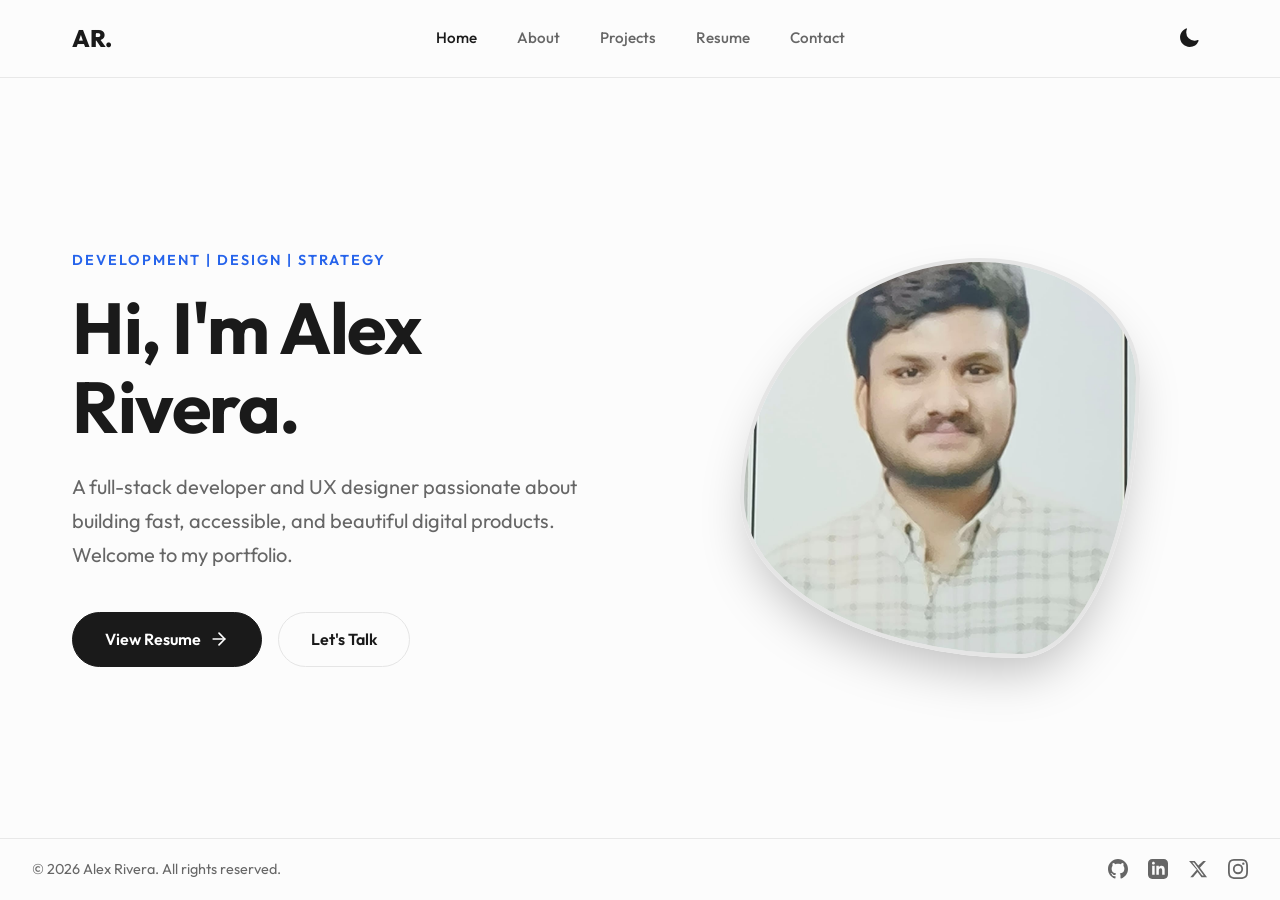
==== index.html @ 79a36a72 "Initial portfolio website" ====
<!doctype html>
<html lang="en" data-theme="dark">
  <head>
    <meta charset="UTF-8" />
    <meta name="viewport" content="width=device-width, initial-scale=1" />
    <title>Sathwik Ganji | Cloud solution Architect</title>

    <!-- SEO -->
    <meta name="description" content="Alex Rivera is a full-stack developer and UX designer crafting clean, performant web experiences. Available for freelance and full-time opportunities." />
    <meta name="author" content="Alex Rivera" />
    <meta name="robots" content="index, follow" />
    <link rel="canonical" href="https://your-username.github.io/portfolio/" />

    <!-- Open Graph -->
    <meta property="og:title" content="Alex Rivera | Full-Stack Developer & UX Designer" />
    <meta property="og:description" content="Full-stack developer and UX designer building clean, performant web experiences." />
    <meta property="og:type" content="website" />
    <meta property="og:url" content="https://your-username.github.io/portfolio/" />

    <!-- Fonts -->
    <link rel="preconnect" href="https://fonts.googleapis.com" />
    <link rel="preconnect" href="https://fonts.gstatic.com" crossorigin />
    <link href="https://fonts.googleapis.com/css2?family=Outfit:wght@300;400;500;600;700;800&display=swap" rel="stylesheet" />

    <!-- Stylesheet -->
    <link rel="stylesheet" href="assets/css/styles.css" />
  </head>
  <body>
    <nav class="navbar" id="navbar">
      <div class="nav-container">
        <a href="index.html" class="nav-brand">AR.</a>

        <div class="nav-links" id="nav-links">
          <a href="index.html" class="active">Home</a>
          <a href="about.html">About</a>
          <a href="projects.html">Projects</a>
          <a href="resume.html">Resume</a>
          <a href="contact.html">Contact</a>
        </div>

        <div class="nav-controls">
          <button class="theme-toggle" id="theme-toggle" aria-label="Toggle Theme">
            <svg id="theme-icon" xmlns="http://www.w3.org/2000/svg" viewBox="0 0 24 24">
              <path
                d="M12 2.25a.75.75 0 0 1 .75.75v2.25a.75.75 0 0 1-1.5 0V3a.75.75 0 0 1 .75-.75ZM7.5 12a4.5 4.5 0 1 1 9 0 4.5 4.5 0 0 1-9 0ZM18.894 6.166a.75.75 0 0 0-1.06-1.06l-1.591 1.59a.75.75 0 1 0 1.06 1.061l1.591-1.59ZM21.75 12a.75.75 0 0 1-.75.75h-2.25a.75.75 0 0 1 0-1.5H21a.75.75 0 0 1 .75.75ZM17.834 18.894a.75.75 0 0 0 1.06-1.06l-1.59-1.591a.75.75 0 1 0-1.061 1.06l1.59 1.591ZM12 18.75a.75.75 0 0 1 .75.75V21a.75.75 0 0 1-1.5 0v-1.5a.75.75 0 0 1 .75-.75ZM6.166 18.894a.75.75 0 0 1-1.06-1.06l1.59-1.591a.75.75 0 1 1 1.061 1.06l-1.59 1.591ZM2.25 12a.75.75 0 0 1 .75-.75H5.25a.75.75 0 0 1 0 1.5H3a.75.75 0 0 1-.75-.75ZM6.166 6.166a.75.75 0 0 1 1.06-1.06l1.59 1.591a.75.75 0 1 1-1.061 1.06l-1.59-1.591Z"
              />
            </svg>
          </button>

          <button class="mobile-toggle" id="mobile-toggle" aria-label="Toggle Menu">
            <svg xmlns="http://www.w3.org/2000/svg" width="24" height="24" fill="none" viewBox="0 0 24 24" stroke="currentColor" stroke-width="2">
              <path stroke-linecap="round" stroke-linejoin="round" d="M4 6h16M4 12h16m-7 6h7" />
            </svg>
          </button>
        </div>
      </div>
    </nav>

    <main>
      <section class="hero">
        <div class="hero-content">
          <span class="hero-subtitle">Development | Design | Strategy</span>
          <h1 class="hero-title">Hi, I'm Alex Rivera.</h1>
          <p class="hero-desc">A full-stack developer and UX designer passionate about building fast, accessible, and beautiful digital products. Welcome to my portfolio.</p>

          <div class="hero-actions">
            <a href="resume.html" class="btn-primary">
              View Resume
              <svg xmlns="http://www.w3.org/2000/svg" width="20" height="20" viewBox="0 0 24 24" fill="none" stroke="currentColor" stroke-width="2" stroke-linecap="round" stroke-linejoin="round">
                <line x1="5" y1="12" x2="19" y2="12"></line>
                <polyline points="12 5 19 12 12 19"></polyline>
              </svg>
            </a>
            <a href="contact.html" class="btn-secondary">Let's Talk</a>
          </div>
        </div>
        <div class="hero-image-wrapper">
          <img src="assets/images/profile.jpg" alt="Alex Rivera Profile" class="hero-image" />
        </div>
      </section>
    </main>

    <footer>
      <div class="footer-left">&copy; <span id="year">2026</span> Alex Rivera. All rights reserved.</div>
      <div class="socials">
        <a href="https://github.com/your-username" target="_blank" rel="noopener noreferrer" aria-label="GitHub">
          <svg xmlns="http://www.w3.org/2000/svg" width="20" height="20" viewBox="0 0 24 24" fill="currentColor">
            <path
              d="M12 0c-6.626 0-12 5.373-12 12 0 5.302 3.438 9.8 8.207 11.387.599.111.793-.261.793-.577v-2.234c-3.338.726-4.033-1.416-4.033-1.416-.546-1.387-1.333-1.756-1.333-1.756-1.089-.745.083-.729.083-.729 1.205.084 1.839 1.237 1.839 1.237 1.07 1.834 2.807 1.304 3.492.997.107-.775.418-1.305.762-1.604-2.665-.305-5.467-1.334-5.467-5.931 0-1.311.469-2.381 1.236-3.221-.124-.303-.535-1.524.117-3.176 0 0 1.008-.322 3.301 1.23.957-.266 1.983-.399 3.003-.404 1.02.005 2.047.138 3.006.404 2.291-1.552 3.297-1.23 3.297-1.23.653 1.653.242 2.874.118 3.176.77.84 1.235 1.911 1.235 3.221 0 4.609-2.807 5.624-5.479 5.921.43.372.823 1.102.823 2.222v3.293c0 .319.192.694.801.576 4.765-1.589 8.199-6.086 8.199-11.386 0-6.627-5.373-12-12-12z"
            />
          </svg>
        </a>
        <a href="https://www.linkedin.com/in/your-username/" target="_blank" rel="noopener noreferrer" aria-label="LinkedIn">
          <svg xmlns="http://www.w3.org/2000/svg" width="20" height="20" viewBox="0 0 24 24" fill="currentColor"><path d="M19 0h-14c-2.761 0-5 2.239-5 5v14c0 2.761 2.239 5 5 5h14c2.762 0 5-2.239 5-5v-14c0-2.761-2.238-5-5-5zm-11 19h-3v-11h3v11zm-1.5-12.268c-.966 0-1.75-.79-1.75-1.764s.784-1.764 1.75-1.764 1.75.79 1.75 1.764-.783 1.764-1.75 1.764zm13.5 12.268h-3v-5.604c0-3.368-4-3.113-4 0v5.604h-3v-11h3v1.765c1.396-2.586 7-2.777 7 2.476v6.759z" /></svg>
        </a>
        <a href="https://twitter.com/your-username" target="_blank" rel="noopener noreferrer" aria-label="Twitter / X">
          <svg xmlns="http://www.w3.org/2000/svg" width="20" height="20" viewBox="0 0 24 24" fill="currentColor"><path d="M18.244 2.25h3.308l-7.227 8.26 8.502 11.24H16.17l-4.714-6.231-5.401 6.231H2.741l7.73-8.835L1.254 2.25H8.08l4.259 5.622 5.905-5.622Zm-1.161 17.52h1.833L7.084 4.126H5.117z" /></svg>
        </a>
        <a href="https://instagram.com/your-username" target="_blank" rel="noopener noreferrer" aria-label="Instagram">
          <svg xmlns="http://www.w3.org/2000/svg" width="20" height="20" viewBox="0 0 24 24" fill="currentColor">
            <path
              d="M12 2.163c3.204 0 3.584.012 4.85.07 3.252.148 4.771 1.691 4.919 4.919.058 1.265.069 1.645.069 4.849 0 3.205-.012 3.584-.069 4.849-.149 3.225-1.664 4.771-4.919 4.919-1.266.058-1.644.07-4.85.07-3.204 0-3.584-.012-4.849-.07-3.26-.149-4.771-1.699-4.919-4.92-.058-1.265-.07-1.644-.07-4.849 0-3.204.013-3.583.07-4.849.149-3.227 1.664-4.771 4.919-4.919 1.266-.057 1.645-.069 4.849-.069zM12 0C8.741 0 8.333.014 7.053.072 2.695.272.273 2.69.073 7.052.014 8.333 0 8.741 0 12c0 3.259.014 3.668.072 4.948.2 4.358 2.618 6.78 6.98 6.98C8.333 23.986 8.741 24 12 24c3.259 0 3.668-.014 4.948-.072 4.354-.2 6.782-2.618 6.979-6.98.059-1.28.073-1.689.073-4.948 0-3.259-.014-3.667-.072-4.947-.196-4.354-2.617-6.78-6.979-6.98C15.668.014 15.259 0 12 0zm0 5.838a6.162 6.162 0 1 0 0 12.324 6.162 6.162 0 0 0 0-12.324zM12 16a4 4 0 1 1 0-8 4 4 0 0 1 0 8zm6.406-11.845a1.44 1.44 0 1 0 0 2.881 1.44 1.44 0 0 0 0-2.881z"
            />
          </svg>
        </a>
      </div>
    </footer>

    <script src="assets/js/scripts.js"></script>
  </body>
</html>
---- assets/css/styles.css ----
:root {
  /* Light Theme */
  --bg-color: #fcfcfc;
  --text-main: #1a1a1a;
  --text-muted: #666666;
  --accent: #2563eb;
  --nav-bg: rgba(252, 252, 252, 0.85);
  --nav-border: rgba(0, 0, 0, 0.08);
  --card-bg: #fff;
  --btn-bg: #1a1a1a;
  --btn-text: #ffffff;
  --btn-hover: #333333;
  --btn-sec-bg: transparent;
  --btn-sec-text: #1a1a1a;
  --btn-sec-border: #e5e5e5;
  --btn-sec-hover: #f5f5f5;
}

[data-theme="dark"] {
  /* Dark Theme */
  --bg-color: #0d0d0d;
  --text-main: #f2f2f2;
  --text-muted: #a1a1aa;
  --accent: #60a5fa;
  --nav-bg: rgba(13, 13, 13, 0.85);
  --nav-border: rgba(255, 255, 255, 0.08);
  --card-bg: #161616;
  --btn-bg: #f2f2f2;
  --btn-text: #0d0d0d;
  --btn-hover: #d4d4d4;
  --btn-sec-bg: transparent;
  --btn-sec-text: #f2f2f2;
  --btn-sec-border: #333333;
  --btn-sec-hover: #1a1a1a;
}

* {
  margin: 0;
  padding: 0;
  box-sizing: border-box;
}

body {
  font-family: "Outfit", sans-serif;
  background-color: var(--bg-color);
  color: var(--text-main);
  line-height: 1.6;
  transition:
    background-color 0.4s ease,
    color 0.4s ease;
  min-height: 100vh;
  display: flex;
  flex-direction: column;
}

::selection {
  background: var(--accent);
  color: #fff;
}

/* Navigation */
.navbar {
  position: sticky;
  top: 0;
  width: 100%;
  background: var(--nav-bg);
  backdrop-filter: blur(12px);
  -webkit-backdrop-filter: blur(12px);
  border-bottom: 1px solid var(--nav-border);
  z-index: 1000;
  transition:
    background 0.4s ease,
    border-color 0.4s ease,
    padding 0.3s ease;
}

.nav-container {
  width: 100%;
  max-width: 1200px;
  margin: 0 auto;
  padding: 1.2rem 2rem;
  display: flex;
  justify-content: space-between;
  align-items: center;
}

.nav-brand {
  font-size: 1.5rem;
  font-weight: 800;
  letter-spacing: -0.5px;
  text-decoration: none;
  color: var(--text-main);
}

.nav-links {
  display: flex;
  gap: 2.5rem;
  align-items: center;
}

.nav-links a {
  text-decoration: none;
  color: var(--text-muted);
  font-weight: 500;
  font-size: 0.95rem;
  transition: color 0.3s ease;
  position: relative;
}

.nav-links a:hover,
.nav-links a.active {
  color: var(--text-main);
}

.nav-controls {
  display: flex;
  align-items: center;
  gap: 1rem;
}

/* Theme Toggle */
.theme-toggle {
  background: none;
  border: none;
  color: var(--text-main);
  cursor: pointer;
  display: flex;
  align-items: center;
  justify-content: center;
  padding: 0.5rem;
  border-radius: 50%;
  transition:
    background-color 0.3s ease,
    transform 0.3s ease;
}

.theme-toggle:hover {
  background-color: var(--nav-border);
  transform: scale(1.05);
}

.theme-toggle svg {
  width: 22px;
  height: 22px;
  fill: currentColor;
}

.mobile-toggle {
  display: none;
  background: none;
  border: none;
  color: var(--text-main);
  cursor: pointer;
  padding: 0.5rem;
}

/* Main Content (Hero) */
main {
  flex: 1;
  display: flex;
  align-items: center;
  justify-content: center;
}

.hero {
  max-width: 1200px;
  padding: 1.2rem 2rem;
  width: 100%;
  display: flex;
  align-items: center;
  justify-content: space-between;
  gap: 4rem;
  text-align: left;
  animation: fadeUp 1s cubic-bezier(0.16, 1, 0.3, 1) forwards;
  opacity: 0;
  transform: translateY(30px);
}

.hero-content {
  flex: 1;
  max-width: 600px;
}

.hero-image-wrapper {
  flex: 1;
  display: flex;
  justify-content: center;
  align-items: center;
  position: relative;
}

.hero-image {
  width: 100%;
  max-width: 400px;
  height: 400px;
  object-fit: cover;
  border-radius: 60% 40% 30% 70% / 60% 30% 70% 40%;
  box-shadow: 0 25px 50px -12px rgba(0, 0, 0, 0.25);
  border: 4px solid var(--btn-sec-border);
  animation: blob-morph 12s ease-in-out infinite;
  transition:
    transform 0.4s ease,
    border-color 0.4s ease;
}

.hero-image:hover {
  transform: translateY(-10px) scale(1.02);
  border-color: var(--accent);
}

@keyframes blob-morph {
  0%,
  100% {
    border-radius: 60% 40% 30% 70% / 60% 30% 70% 40%;
  }
  33% {
    border-radius: 30% 60% 70% 40% / 50% 60% 30% 60%;
  }
  66% {
    border-radius: 73% 27% 41% 59% / 40% 58% 42% 50%;
  }
}

.hero-subtitle {
  font-size: 0.9rem;
  font-weight: 600;
  color: var(--accent);
  margin-bottom: 1rem;
  letter-spacing: 2px;
  text-transform: uppercase;
  display: block;
}

.hero-title {
  font-size: 4.5rem;
  font-weight: 700;
  line-height: 1.1;
  margin-bottom: 1.5rem;
  letter-spacing: -1.5px;
  color: var(--text-main);
}

.hero-desc {
  font-size: 1.25rem;
  color: var(--text-muted);
  max-width: 650px;
  margin-bottom: 2.5rem;
  line-height: 1.7;
}

.hero-actions {
  display: flex;
  gap: 1rem;
  align-items: center;
}

.btn-primary,
.btn-secondary {
  display: inline-flex;
  align-items: center;
  gap: 0.5rem;
  cursor: pointer;
  padding: 0.85rem 2rem;
  border-radius: 50px;
  text-decoration: none;
  font-weight: 600;
  font-size: 1rem;
  transition: all 0.3s ease;
}

.btn-primary {
  background-color: var(--btn-bg);
  color: var(--btn-text);
  border: 1px solid var(--btn-bg);
}

.btn-primary:hover {
  background-color: var(--btn-hover);
  border-color: var(--btn-hover);
  transform: translateY(-2px);
  box-shadow: 0 10px 20px rgba(0, 0, 0, 0.1);
}

.btn-primary svg {
  transition: transform 0.3s ease;
}

.btn-primary:hover svg {
  transform: translateX(5px);
}

.btn-secondary {
  background-color: var(--btn-sec-bg);
  color: var(--btn-sec-text);
  border: 1px solid var(--btn-sec-border);
}

.btn-secondary:hover {
  background-color: var(--btn-sec-hover);
  border-color: var(--text-muted);
  transform: translateY(-2px);
}

/* Footer */
footer {
  padding: 1.2rem 2rem;
  display: flex;
  justify-content: space-between;
  align-items: center;
  border-top: 1px solid var(--nav-border);
  font-size: 0.9rem;
  color: var(--text-muted);
}

.socials {
  display: flex;
  gap: 1.25rem;
}

.socials a {
  color: var(--text-muted);
  transition:
    color 0.3s ease,
    transform 0.3s ease;
  display: flex;
}

.socials a:hover {
  color: var(--text-main);
  transform: translateY(-2px);
}

/* Page Shared Layout */
.page-main {
  padding: 1rem 0;
}

.page-container {
  max-width: 1200px;
  width: 100%;
  margin: 0 auto;
  padding: 1.2rem 2rem;
  animation: fadeUp 1s cubic-bezier(0.16, 1, 0.3, 1) forwards;
  opacity: 0;
  transform: translateY(30px);
}

.page-title {
  font-size: 3.5rem;
  font-weight: 800;
  margin-bottom: 3rem;
  letter-spacing: -1px;
}

.section-heading {
  font-size: 1.8rem;
  font-weight: 700;
  margin-bottom: 1rem;
  color: var(--text-main);
  position: relative;
  display: inline-block;
}

.section-heading.mt-2 {
  margin-top: 2rem;
}

.section-text {
  font-size: 1.1rem;
  color: var(--text-muted);
  margin-bottom: 1.5rem;
  line-height: 1.7;
}

.text-link {
  color: var(--accent);
  text-decoration: none;
  font-weight: 500;
  transition: color 0.3s ease;
}

.text-link:hover {
  color: var(--text-main);
  text-decoration: underline;
}

/* About Page Specific Layout */
.about-grid {
  display: flex;
  gap: 4rem;
  align-items: flex-start;
}

.about-image-col {
  flex: 0 0 35%;
  position: sticky;
  top: 8rem;
}

.about-text-col {
  flex: 1;
}

.image-stack {
  position: relative;
  width: 100%;
  aspect-ratio: 3/4;
}

.stack-img {
  width: 100%;
  height: 100%;
  object-fit: cover;
  border-radius: 20px;
  box-shadow: 0 10px 30px rgba(0, 0, 0, 0.1);
  border: 4px solid var(--btn-sec-border);
  transition: transform 0.3s ease;
}

.stack-img:hover {
  transform: scale(1.02);
}

.experience-list {
  display: flex;
  flex-direction: column;
  gap: 1.5rem;
  margin-top: 1rem;
  margin-bottom: 2rem;
}

.exp-item {
  display: flex;
  gap: 1.5rem;
  padding: 1.5rem;
  background-color: var(--nav-bg);
  border: 1px solid var(--nav-border);
  border-radius: 12px;
  transition:
    transform 0.3s ease,
    box-shadow 0.3s ease;
}

.exp-item:hover {
  transform: translateY(-3px);
  box-shadow: 0 5px 15px rgba(0, 0, 0, 0.05);
  border-color: var(--nav-border);
}

.exp-year {
  font-weight: 700;
  color: var(--accent);
  font-size: 0.9rem;
  white-space: nowrap;
}

.exp-details h3 {
  font-size: 1.2rem;
  font-weight: 600;
  margin-bottom: 0.2rem;
  margin-top: -0.3rem;
  color: var(--text-main);
}

.exp-details p {
  color: var(--text-muted);
  font-size: 0.95rem;
}

/* Projects Page Layout */
.projects-grid {
  display: grid;
  grid-template-columns: repeat(auto-fill, minmax(300px, 1fr));
  gap: 2.5rem;
  margin-top: 1rem;
}

.project-card {
  background: var(--card-bg);
  border: 1px solid var(--nav-border);
  border-radius: 20px;
  overflow: hidden;
  display: flex;
  flex-direction: column;
  box-shadow: 0 3px 6px rgba(0, 0, 0, 0.05);
  transition:
    transform 0.4s ease,
    box-shadow 0.4s ease,
    border-color 0.4s ease;
}

.project-card:hover {
  transform: translateY(-8px);
  box-shadow: 0 15px 35px rgba(0, 0, 0, 0.1);
  border-color: var(--accent);
}

.project-img-wrapper {
  position: relative;
  width: 100%;
  aspect-ratio: 16/10;
  overflow: hidden;
}

.project-img {
  width: 100%;
  height: 100%;
  object-fit: cover;
  transition: transform 0.6s ease;
}

.project-card:hover .project-img {
  transform: scale(1.05);
}

.project-overlay {
  position: absolute;
  top: 0;
  left: 0;
  width: 100%;
  height: 100%;
  background: rgba(0, 0, 0, 0.65);
  display: flex;
  align-items: center;
  justify-content: center;
  opacity: 0;
  transition: opacity 0.3s ease;
  backdrop-filter: blur(2px);
  -webkit-backdrop-filter: blur(2px);
}

.project-card:hover .project-overlay {
  opacity: 1;
}

.overlay-btn {
  background: var(--bg-color);
  color: var(--text-main);
  padding: 0.75rem 1.5rem;
  border-radius: 30px;
  font-weight: 600;
  display: flex;
  align-items: center;
  gap: 0.5rem;
  transform: translateY(20px);
  transition:
    transform 0.3s ease,
    background 0.3s ease,
    color 0.3s ease;
  text-decoration: none;
}

.project-card:hover .overlay-btn {
  transform: translateY(0);
}

.overlay-btn:hover {
  background: var(--accent);
  color: #fff;
}

.project-status-overlay {
  background: rgba(0, 0, 0, 0.5);
  color: #fff;
  padding: 0.75rem 1.5rem;
  border-radius: 30px;
  font-weight: 600;
  transform: translateY(20px);
  transition: transform 0.3s ease;
  display: inline-block;
}

.project-card:hover .project-status-overlay {
  transform: translateY(0);
}

.project-info {
  padding: 1.5rem;
  display: flex;
  flex-direction: column;
  flex: 1;
}

.project-title {
  font-size: 1.4rem;
  font-weight: 700;
  margin-bottom: 0.8rem;
  color: var(--text-main);
  line-height: 1.3;
}

.project-desc {
  font-size: 1rem;
  color: var(--text-muted);
  margin-bottom: 1.5rem;
  flex: 1;
}

.project-tags {
  display: flex;
  flex-wrap: wrap;
  gap: 0.5rem;
  margin-top: auto;
}

.tag {
  background: var(--btn-sec-border);
  border: 1px solid var(--nav-border);
  padding: 0.25rem 0.75rem;
  border-radius: 20px;
  font-size: 0.8rem;
  font-weight: 500;
  color: var(--text-main);
}

/* Carousel */
.carousel {
  position: relative;
  width: 100%;
  max-width: 500px;
  height: 300px;
  border-radius: 16px;
  overflow: hidden;
  box-shadow: 0 10px 30px rgba(0, 0, 0, 0.1);
  margin-bottom: 2rem;
  border: 1px solid var(--nav-border);
}

.carousel-slides {
  position: relative;
  width: 100%;
  height: 100%;
}

.carousel-slide {
  position: absolute;
  inset: 0;
  width: 100%;
  height: 100%;
  object-fit: cover;
  opacity: 0;
  transition: opacity 0.5s ease;
  pointer-events: none;
}

.carousel-slide.active {
  opacity: 1;
  pointer-events: auto;
}

.carousel-controls {
  position: absolute;
  bottom: 20px;
  left: 50%;
  transform: translateX(-50%);
  display: flex;
  gap: 5px;
  z-index: 10;
  background: rgba(0, 0, 0, 0.5);
  padding: 5px;
  border-radius: 50px;
  backdrop-filter: blur(10px);
}

.carousel-btn {
  background: none;
  border: none;
  color: white;
  cursor: pointer;
  display: flex;
  align-items: center;
  justify-content: center;
  width: 30px;
  height: 30px;
  border-radius: 50%;
  transition: all 0.3s ease;
}

.carousel-btn:hover {
  background: rgba(255, 255, 255, 0.2);
}

/* Resume Layout */
.resume-container {
  width: 100%;
  aspect-ratio: 8.5/11;
  max-width: 800px;
  background: var(--nav-bg);
  border: 1px solid var(--nav-border);
  border-radius: 20px;
  overflow: hidden;
  margin: 0 auto 1.5rem;
  box-shadow: 0 15px 35px rgba(0, 0, 0, 0.1);
}

.resume-frame {
  width: 100%;
  height: 100%;
  border: none;
}

.updated-note {
  font-size: 0.9rem;
  color: var(--text-muted);
}

/* Contact Layout */
.contact-page .page-title {
  margin-bottom: 0;
}

.contact-page .section-text {
  margin-bottom: 3rem;
}

.contact-grid {
  display: grid;
  grid-template-columns: 1fr 1fr;
  gap: 4rem;
  align-items: flex-start;
}

.contact-info {
  display: flex;
  flex-direction: column;
}

.info-items {
  display: flex;
  flex-direction: column;
  gap: 1.5rem;
}

.info-item {
  display: flex;
  align-items: center;
  gap: 1.5rem;
  padding: 1.5rem;
  background: var(--nav-bg);
  border: 1px solid var(--nav-border);
  border-radius: 16px;
  text-decoration: none;
  transition:
    transform 0.3s cubic-bezier(0.16, 1, 0.3, 1),
    box-shadow 0.3s ease,
    border-color 0.3s ease;
}

.text-link-card.info-item:hover {
  transform: translateY(-5px);
  box-shadow: 0 15px 35px rgba(0, 0, 0, 0.1);
  border-color: var(--accent);
}

.text-link-card.info-item:hover .info-icon {
  background: var(--accent);
  color: #fff;
}

.info-icon {
  width: 55px;
  height: 55px;
  border-radius: 50%;
  background: var(--btn-sec-border);
  display: flex;
  align-items: center;
  justify-content: center;
  color: var(--accent);
  flex-shrink: 0;
  transition:
    background 0.3s ease,
    color 0.3s ease;
}

.info-details h3 {
  font-size: 1.1rem;
  font-weight: 700;
  margin-bottom: 0.2rem;
  color: var(--text-main);
}

.info-details p {
  color: var(--text-muted);
  font-size: 0.95rem;
}

.contact-card {
  background: var(--card-bg);
  border: 1px solid var(--nav-border);
  border-radius: 20px;
  padding: 2.5rem;
  box-shadow: 0 10px 30px rgba(0, 0, 0, 0.05);
  text-align: left;
}

.form-group {
  margin-bottom: 1.5rem;
}

.form-group label {
  display: block;
  margin-bottom: 0.5rem;
  font-weight: 600;
  color: var(--text-main);
}

.form-control {
  width: 100%;
  padding: 1rem;
  border-radius: 12px;
  border: 1px solid var(--nav-border);
  background: var(--bg-color);
  color: var(--text-main);
  font-family: inherit;
  font-size: 1rem;
  transition:
    border-color 0.3s ease,
    box-shadow 0.3s ease;
}

.form-control:focus {
  outline: none;
  border-color: var(--accent);
  box-shadow: 0 0 0 3px rgba(37, 99, 235, 0.1);
}

.w-100 {
  width: 100%;
  justify-content: center;
}

.form-status {
  margin-top: 1rem;
  text-align: center;
  font-size: 0.95rem;
  font-weight: 500;
}

.form-status.success {
  color: #10b981;
}

.form-status.error {
  color: #ef4444;
}

/* Animations */
@keyframes fadeUp {
  to {
    opacity: 1;
    transform: translateY(0);
  }
}

/* Responsive */
@media (max-width: 992px) {
  .hero {
    flex-direction: column-reverse;
    text-align: center;
    gap: 3rem;
    padding-block: 4rem;
  }

  .hero-content {
    display: flex;
    flex-direction: column;
    align-items: center;
  }

  .hero-actions {
    align-items: center;
  }

  .contact-grid {
    grid-template-columns: 1fr;
    gap: 2.5rem;
  }
}

@media (max-width: 768px) {
  .navbar .nav-container {
    padding: 1rem 5%;
  }

  .nav-links {
    display: flex;
    position: fixed;
    top: 0;
    left: 0;
    width: 100%;
    height: 100vh;
    background: rgba(252, 252, 252, 1);
    flex-direction: column;
    justify-content: center;
    align-items: center;
    padding: 0;
    border: none;
    gap: 2.5rem;
    opacity: 0;
    pointer-events: none;
    transition: opacity 0.4s ease;
    z-index: 900;
  }

  [data-theme="dark"] .nav-links {
    background: rgba(13, 13, 13, 1);
  }

  .nav-links.active {
    opacity: 1;
    pointer-events: auto;
  }

  .nav-links a {
    font-size: 2rem;
    font-weight: 700;
    font-family: inherit;
    color: var(--text-muted);
    transition:
      color 0.3s ease,
      transform 0.3s ease;
  }

  .nav-links a:hover,
  .nav-links a.active {
    color: var(--text-main);
    transform: translateX(10px);
  }

  .mobile-toggle {
    display: block;
    z-index: 999;
  }

  .hero-title {
    font-size: 3rem;
  }

  .hero-desc {
    font-size: 1.1rem;
  }

  .hero-actions {
    flex-direction: column;
    align-items: center;
  }

  .hero-image {
    max-width: 250px;
    height: 250px;
  }

  footer {
    flex-direction: column-reverse;
    gap: 1.5rem;
    text-align: center;
  }

  .about-grid {
    flex-direction: column;
    gap: 2rem;
  }

  .about-image-col {
    position: static;
    max-width: 400px;
    margin: 0 auto;
  }

  .exp-item {
    flex-direction: column;
    gap: 0.5rem;
  }

  .projects-grid {
    grid-template-columns: 1fr;
    gap: 1.5rem;
  }
}
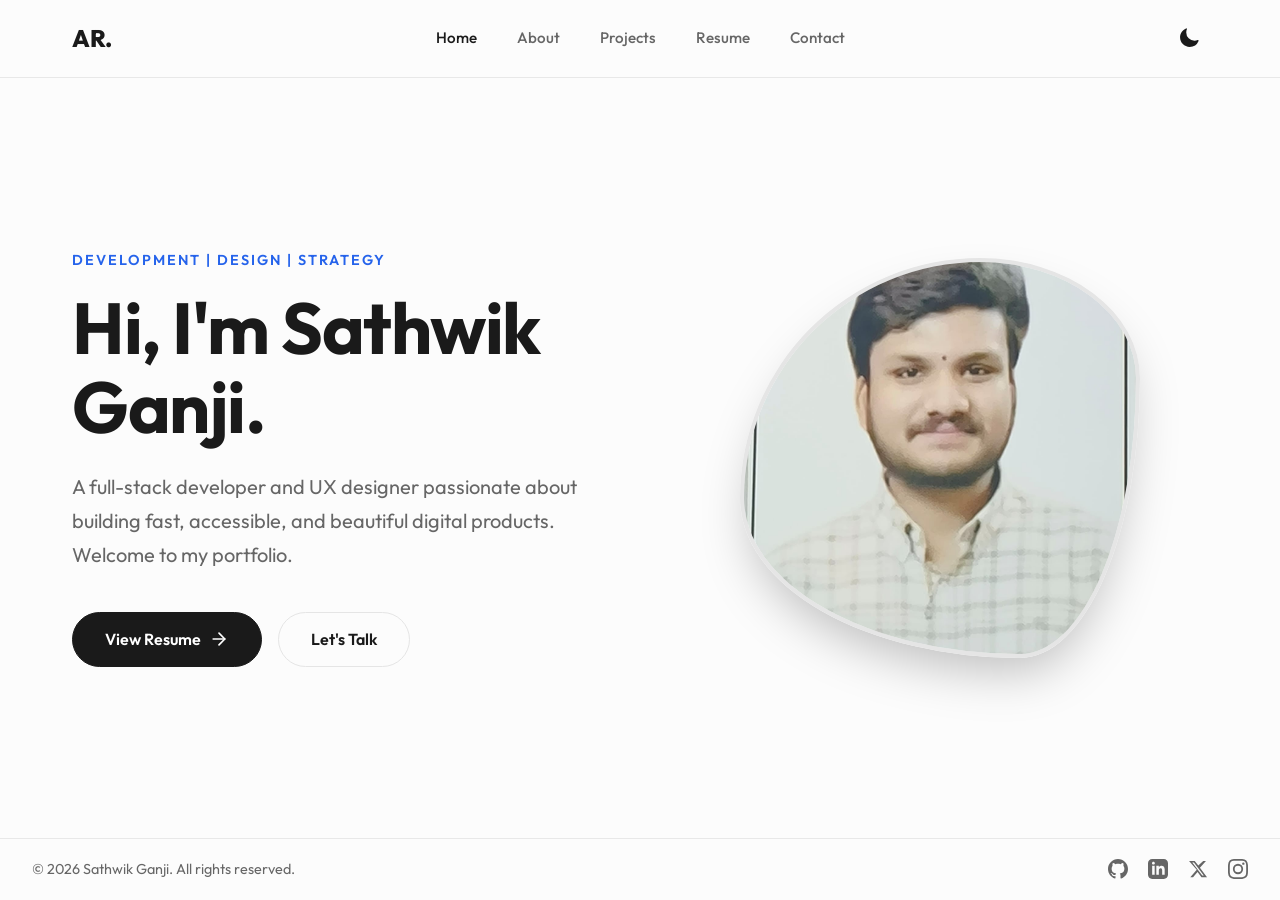
==== commit 8a9f3201: "Update portfolio with Sathwik Ganji details and Render deployment" ====
--- a/index.html
+++ b/index.html
@@ -6,16 +6,16 @@
     <title>Sathwik Ganji | Cloud solution Architect</title>
 
     <!-- SEO -->
-    <meta name="description" content="Alex Rivera is a full-stack developer and UX designer crafting clean, performant web experiences. Available for freelance and full-time opportunities." />
-    <meta name="author" content="Alex Rivera" />
+    <meta name="description" content="Sathwik Ganji is a full-stack developer and UX designer crafting clean, performant web experiences. Available for freelance and full-time opportunities." />
+    <meta name="author" content="Sathwik Ganji" />
     <meta name="robots" content="index, follow" />
-    <link rel="canonical" href="https://your-username.github.io/portfolio/" />
+    <link rel="canonical" href="https://sathwik-svg.github.io/portfolio/" />
 
     <!-- Open Graph -->
-    <meta property="og:title" content="Alex Rivera | Full-Stack Developer & UX Designer" />
+    <meta property="og:title" content="Sathwik Ganji | Full-Stack Developer & UX Designer" />
     <meta property="og:description" content="Full-stack developer and UX designer building clean, performant web experiences." />
     <meta property="og:type" content="website" />
-    <meta property="og:url" content="https://your-username.github.io/portfolio/" />
+    <meta property="og:url" content="https://sathwik-svg.github.io/portfolio/" />
 
     <!-- Fonts -->
     <link rel="preconnect" href="https://fonts.googleapis.com" />
@@ -60,7 +60,7 @@
       <section class="hero">
         <div class="hero-content">
           <span class="hero-subtitle">Development | Design | Strategy</span>
-          <h1 class="hero-title">Hi, I'm Alex Rivera.</h1>
+          <h1 class="hero-title">Hi, I'm Sathwik Ganji.</h1>
           <p class="hero-desc">A full-stack developer and UX designer passionate about building fast, accessible, and beautiful digital products. Welcome to my portfolio.</p>
 
           <div class="hero-actions">
@@ -75,28 +75,28 @@
           </div>
         </div>
         <div class="hero-image-wrapper">
-          <img src="assets/images/profile.jpg" alt="Alex Rivera Profile" class="hero-image" />
+          <img src="assets/images/profile.jpg" alt="Sathwik Ganji Profile" class="hero-image" />
         </div>
       </section>
     </main>
 
     <footer>
-      <div class="footer-left">&copy; <span id="year">2026</span> Alex Rivera. All rights reserved.</div>
+      <div class="footer-left">&copy; <span id="year">2026</span> Sathwik Ganji. All rights reserved.</div>
       <div class="socials">
-        <a href="https://github.com/your-username" target="_blank" rel="noopener noreferrer" aria-label="GitHub">
+        <a href="https://github.com/sathwik-svg" target="_blank" rel="noopener noreferrer" aria-label="GitHub">
           <svg xmlns="http://www.w3.org/2000/svg" width="20" height="20" viewBox="0 0 24 24" fill="currentColor">
             <path
               d="M12 0c-6.626 0-12 5.373-12 12 0 5.302 3.438 9.8 8.207 11.387.599.111.793-.261.793-.577v-2.234c-3.338.726-4.033-1.416-4.033-1.416-.546-1.387-1.333-1.756-1.333-1.756-1.089-.745.083-.729.083-.729 1.205.084 1.839 1.237 1.839 1.237 1.07 1.834 2.807 1.304 3.492.997.107-.775.418-1.305.762-1.604-2.665-.305-5.467-1.334-5.467-5.931 0-1.311.469-2.381 1.236-3.221-.124-.303-.535-1.524.117-3.176 0 0 1.008-.322 3.301 1.23.957-.266 1.983-.399 3.003-.404 1.02.005 2.047.138 3.006.404 2.291-1.552 3.297-1.23 3.297-1.23.653 1.653.242 2.874.118 3.176.77.84 1.235 1.911 1.235 3.221 0 4.609-2.807 5.624-5.479 5.921.43.372.823 1.102.823 2.222v3.293c0 .319.192.694.801.576 4.765-1.589 8.199-6.086 8.199-11.386 0-6.627-5.373-12-12-12z"
             />
           </svg>
         </a>
-        <a href="https://www.linkedin.com/in/your-username/" target="_blank" rel="noopener noreferrer" aria-label="LinkedIn">
+        <a href="https://www.linkedin.com/in/sathwik-svg/" target="_blank" rel="noopener noreferrer" aria-label="LinkedIn">
           <svg xmlns="http://www.w3.org/2000/svg" width="20" height="20" viewBox="0 0 24 24" fill="currentColor"><path d="M19 0h-14c-2.761 0-5 2.239-5 5v14c0 2.761 2.239 5 5 5h14c2.762 0 5-2.239 5-5v-14c0-2.761-2.238-5-5-5zm-11 19h-3v-11h3v11zm-1.5-12.268c-.966 0-1.75-.79-1.75-1.764s.784-1.764 1.75-1.764 1.75.79 1.75 1.764-.783 1.764-1.75 1.764zm13.5 12.268h-3v-5.604c0-3.368-4-3.113-4 0v5.604h-3v-11h3v1.765c1.396-2.586 7-2.777 7 2.476v6.759z" /></svg>
         </a>
-        <a href="https://twitter.com/your-username" target="_blank" rel="noopener noreferrer" aria-label="Twitter / X">
+        <a href="https://twitter.com/sathwik-svg" target="_blank" rel="noopener noreferrer" aria-label="Twitter / X">
           <svg xmlns="http://www.w3.org/2000/svg" width="20" height="20" viewBox="0 0 24 24" fill="currentColor"><path d="M18.244 2.25h3.308l-7.227 8.26 8.502 11.24H16.17l-4.714-6.231-5.401 6.231H2.741l7.73-8.835L1.254 2.25H8.08l4.259 5.622 5.905-5.622Zm-1.161 17.52h1.833L7.084 4.126H5.117z" /></svg>
         </a>
-        <a href="https://instagram.com/your-username" target="_blank" rel="noopener noreferrer" aria-label="Instagram">
+        <a href="https://instagram.com/sathwik-svg" target="_blank" rel="noopener noreferrer" aria-label="Instagram">
           <svg xmlns="http://www.w3.org/2000/svg" width="20" height="20" viewBox="0 0 24 24" fill="currentColor">
             <path
               d="M12 2.163c3.204 0 3.584.012 4.85.07 3.252.148 4.771 1.691 4.919 4.919.058 1.265.069 1.645.069 4.849 0 3.205-.012 3.584-.069 4.849-.149 3.225-1.664 4.771-4.919 4.919-1.266.058-1.644.07-4.85.07-3.204 0-3.584-.012-4.849-.07-3.26-.149-4.771-1.699-4.919-4.92-.058-1.265-.07-1.644-.07-4.849 0-3.204.013-3.583.07-4.849.149-3.227 1.664-4.771 4.919-4.919 1.266-.057 1.645-.069 4.849-.069zM12 0C8.741 0 8.333.014 7.053.072 2.695.272.273 2.69.073 7.052.014 8.333 0 8.741 0 12c0 3.259.014 3.668.072 4.948.2 4.358 2.618 6.78 6.98 6.98C8.333 23.986 8.741 24 12 24c3.259 0 3.668-.014 4.948-.072 4.354-.2 6.782-2.618 6.979-6.98.059-1.28.073-1.689.073-4.948 0-3.259-.014-3.667-.072-4.947-.196-4.354-2.617-6.78-6.979-6.98C15.668.014 15.259 0 12 0zm0 5.838a6.162 6.162 0 1 0 0 12.324 6.162 6.162 0 0 0 0-12.324zM12 16a4 4 0 1 1 0-8 4 4 0 0 1 0 8zm6.406-11.845a1.44 1.44 0 1 0 0 2.881 1.44 1.44 0 0 0 0-2.881z"
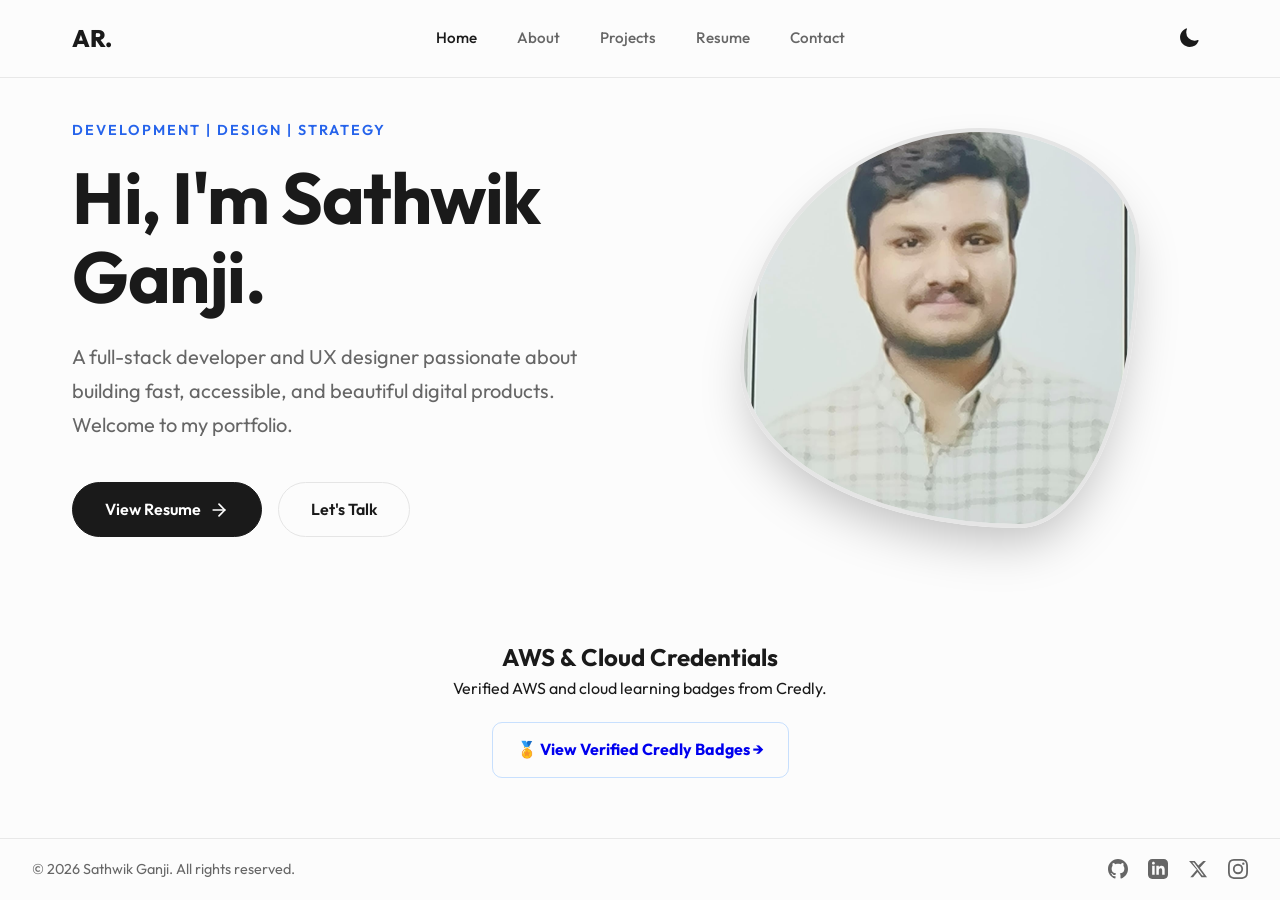
==== commit 0087a3ba: "Add verified Credly AWS credentials" ====
--- a/index.html
+++ b/index.html
@@ -80,7 +80,7 @@
       </section>
     </main>
 
-    <footer>
+    <section class="credentials-section" style="padding:60px 0;text-align:center"><h2>AWS & Cloud Credentials</h2><p>Verified AWS and cloud learning badges from Credly.</p><a href="https://www.credly.com/users/sathwik-ganji" target="_blank" rel="noopener noreferrer" style="display:inline-block;margin-top:20px;padding:14px 24px;border-radius:10px;text-decoration:none;font-weight:700;border:1px solid rgba(120,180,255,.4)">🏅 View Verified Credly Badges →</a></section><footer>
       <div class="footer-left">&copy; <span id="year">2026</span> Sathwik Ganji. All rights reserved.</div>
       <div class="socials">
         <a href="https://github.com/sathwik-svg" target="_blank" rel="noopener noreferrer" aria-label="GitHub">
--- a/assets/css/styles.css
+++ b/assets/css/styles.css
@@ -977,3 +977,36 @@
     gap: 1.5rem;
   }
 }
+
+/* About page passport-size profile photo */
+.about-section {
+  display: flex;
+  align-items: flex-start;
+  gap: 32px;
+}
+
+.about-image {
+  flex: 0 0 110px;
+}
+
+.about-image .profile-image {
+  width: 110px;
+  height: 140px;
+  object-fit: cover;
+  border-radius: 6px;
+  display: block;
+}
+
+.about-content {
+  flex: 1;
+}
+
+@media (max-width: 700px) {
+  .about-section {
+    flex-direction: column;
+  }
+
+  .about-image {
+    flex: none;
+  }
+}
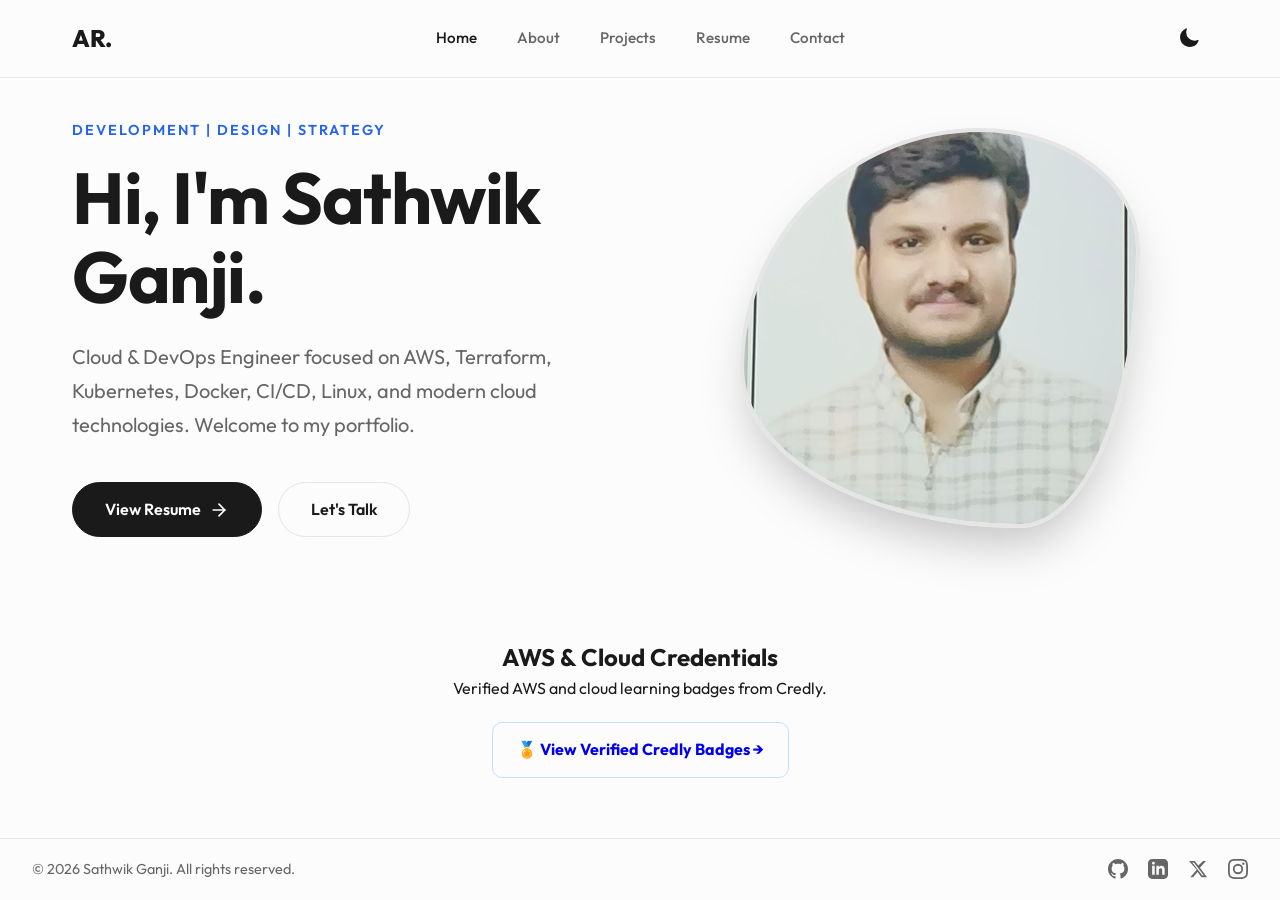
==== commit 1f108ee2: "Align portfolio profile with Cloud DevOps resume" ====
--- a/index.html
+++ b/index.html
@@ -3,7 +3,7 @@
   <head>
     <meta charset="UTF-8" />
     <meta name="viewport" content="width=device-width, initial-scale=1" />
-    <title>Sathwik Ganji | Cloud solution Architect</title>
+    <title>Sathwik Ganji | Cloud & DevOps Engineer</title>
 
     <!-- SEO -->
     <meta name="description" content="Sathwik Ganji is a full-stack developer and UX designer crafting clean, performant web experiences. Available for freelance and full-time opportunities." />
@@ -13,7 +13,7 @@
 
     <!-- Open Graph -->
     <meta property="og:title" content="Sathwik Ganji | Full-Stack Developer & UX Designer" />
-    <meta property="og:description" content="Full-stack developer and UX designer building clean, performant web experiences." />
+    <meta property="og:description" content="Cloud & DevOps Engineer | AWS | Terraform | Kubernetes building clean, performant web experiences." />
     <meta property="og:type" content="website" />
     <meta property="og:url" content="https://sathwik-svg.github.io/portfolio/" />
 
@@ -61,7 +61,7 @@
         <div class="hero-content">
           <span class="hero-subtitle">Development | Design | Strategy</span>
           <h1 class="hero-title">Hi, I'm Sathwik Ganji.</h1>
-          <p class="hero-desc">A full-stack developer and UX designer passionate about building fast, accessible, and beautiful digital products. Welcome to my portfolio.</p>
+          <p class="hero-desc">Cloud & DevOps Engineer focused on AWS, Terraform, Kubernetes, Docker, CI/CD, Linux, and modern cloud technologies. Welcome to my portfolio.</p>
 
           <div class="hero-actions">
             <a href="resume.html" class="btn-primary">
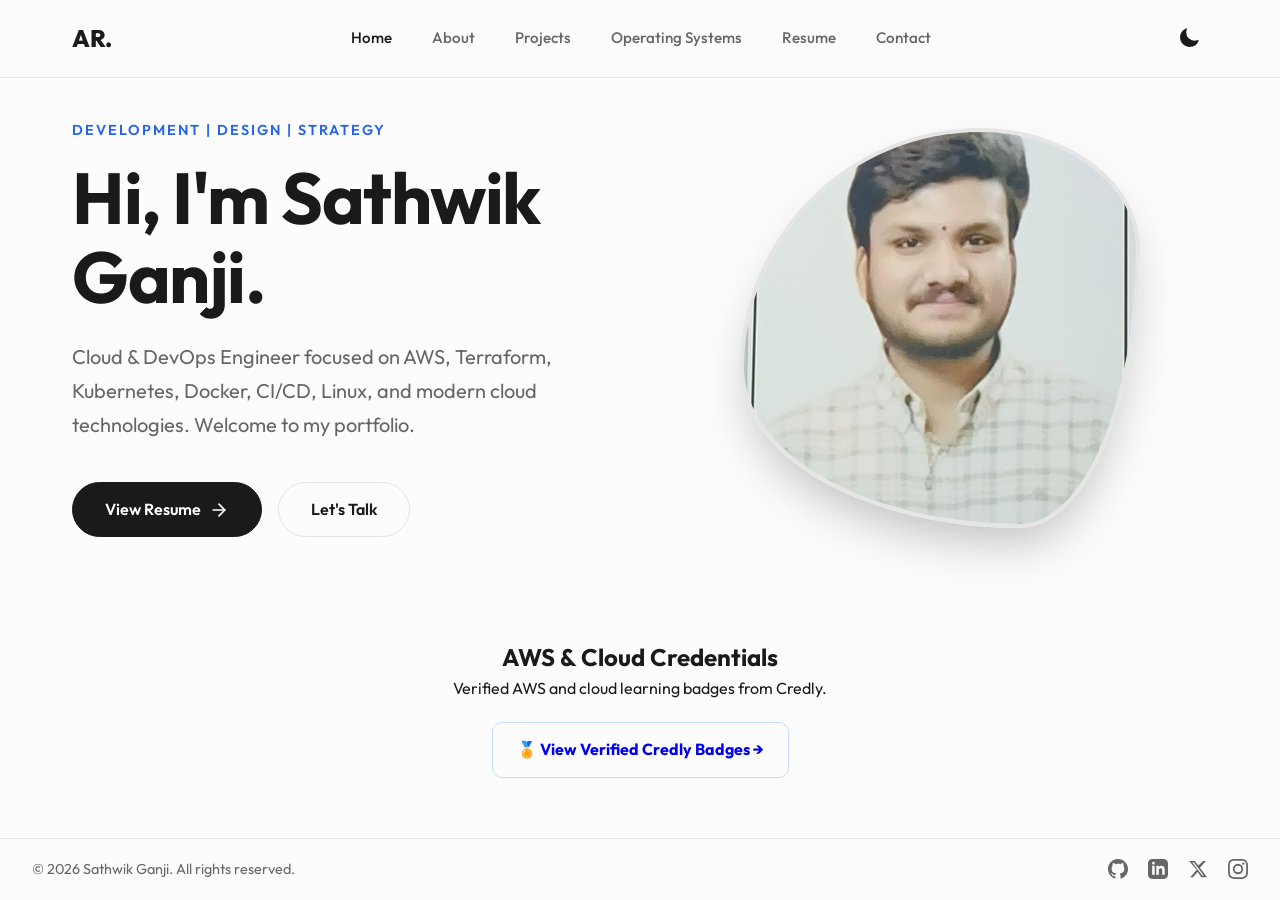
==== commit 0f93e34d: "Add Operating Systems navigation" ====
--- a/index.html
+++ b/index.html
@@ -6,13 +6,13 @@
     <title>Sathwik Ganji | Cloud & DevOps Engineer</title>
 
     <!-- SEO -->
-    <meta name="description" content="Sathwik Ganji is a full-stack developer and UX designer crafting clean, performant web experiences. Available for freelance and full-time opportunities." />
+    <meta name="description" content="Sathwik Ganji is a Cloud & DevOps Engineer focused on AWS, Terraform, Kubernetes, Docker, CI/CD, and Linux." />
     <meta name="author" content="Sathwik Ganji" />
     <meta name="robots" content="index, follow" />
     <link rel="canonical" href="https://sathwik-svg.github.io/portfolio/" />
 
     <!-- Open Graph -->
-    <meta property="og:title" content="Sathwik Ganji | Full-Stack Developer & UX Designer" />
+    <meta property="og:title" content="Sathwik Ganji | Cloud & DevOps Engineer" />
     <meta property="og:description" content="Cloud & DevOps Engineer | AWS | Terraform | Kubernetes building clean, performant web experiences." />
     <meta property="og:type" content="website" />
     <meta property="og:url" content="https://sathwik-svg.github.io/portfolio/" />
@@ -33,7 +33,7 @@
         <div class="nav-links" id="nav-links">
           <a href="index.html" class="active">Home</a>
           <a href="about.html">About</a>
-          <a href="projects.html">Projects</a>
+          <a href="projects.html">Projects</a><a href="operating-systems.html">Operating Systems</a>
           <a href="resume.html">Resume</a>
           <a href="contact.html">Contact</a>
         </div>
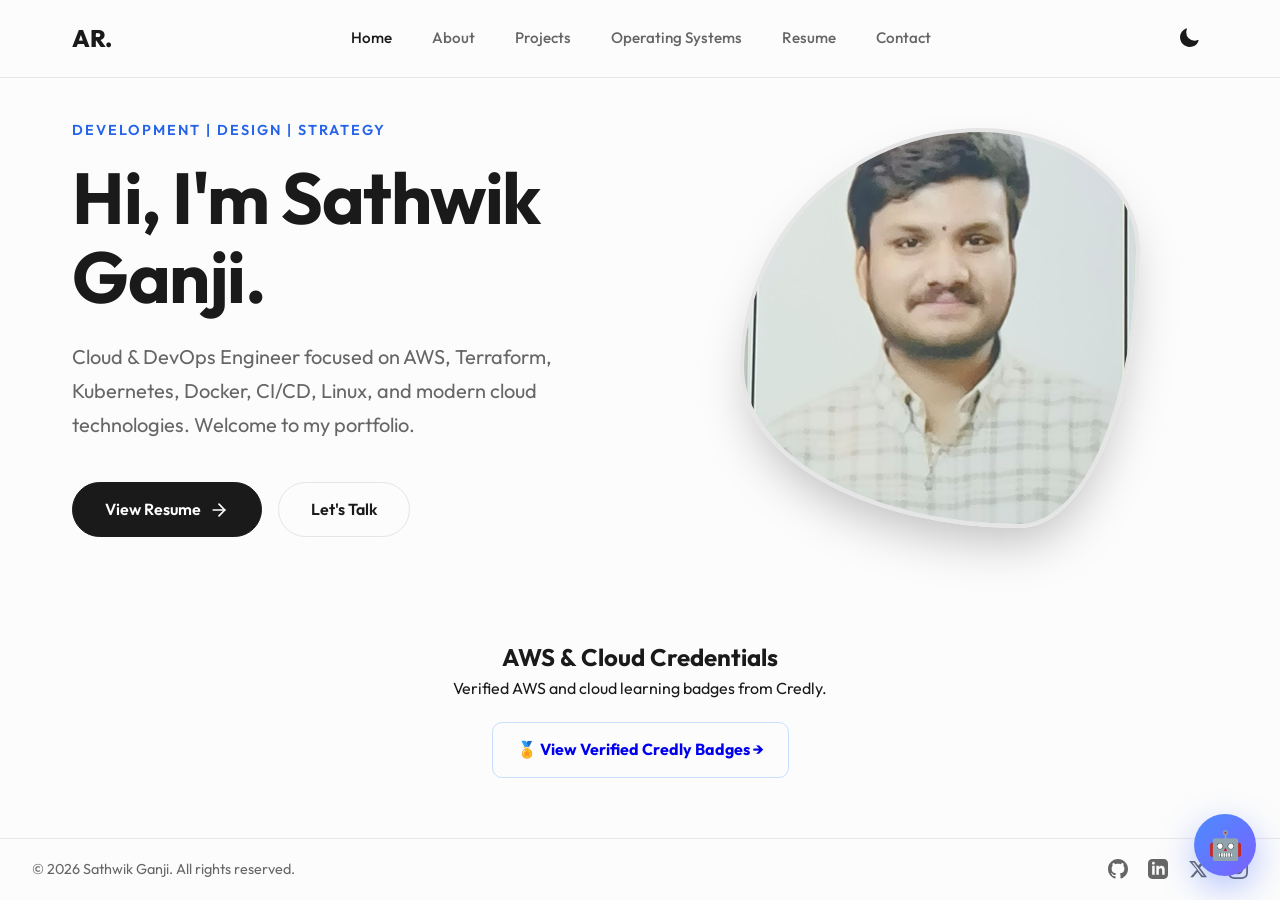
==== commit 08d46041: "Add floating portfolio AI assistant" ====
--- a/index.html
+++ b/index.html
@@ -24,7 +24,7 @@
 
     <!-- Stylesheet -->
     <link rel="stylesheet" href="assets/css/styles.css" />
-  </head>
+  <link rel="stylesheet" href="assets/css/ai-assistant.css"></head>
   <body>
     <nav class="navbar" id="navbar">
       <div class="nav-container">
@@ -107,5 +107,5 @@
     </footer>
 
     <script src="assets/js/scripts.js"></script>
-  </body>
+  <script src="assets/js/ai-assistant.js"></script></body>
 </html>
--- a/assets/css/ai-assistant.css
+++ b/assets/css/ai-assistant.css
@@ -0,0 +1,168 @@
+#ai-assistant-button{
+  position:fixed;
+  right:24px;
+  bottom:24px;
+  width:62px;
+  height:62px;
+  border:0;
+  border-radius:50%;
+  cursor:pointer;
+  z-index:9999;
+  font-size:28px;
+  background:linear-gradient(135deg,#4b8cff,#7b61ff);
+  color:#fff;
+  box-shadow:0 12px 35px rgba(70,110,255,.4);
+  transition:.3s ease;
+}
+
+#ai-assistant-button:hover{
+  transform:translateY(-5px) scale(1.05);
+  box-shadow:0 18px 45px rgba(70,110,255,.55);
+}
+
+#ai-assistant-window{
+  position:fixed;
+  right:24px;
+  bottom:98px;
+  width:360px;
+  max-width:calc(100vw - 32px);
+  height:520px;
+  max-height:calc(100vh - 130px);
+  z-index:9998;
+  display:none;
+  flex-direction:column;
+  overflow:hidden;
+  border:1px solid rgba(120,180,255,.25);
+  border-radius:22px;
+  background:rgba(15,20,35,.96);
+  backdrop-filter:blur(18px);
+  box-shadow:0 25px 70px rgba(0,0,0,.45);
+}
+
+#ai-assistant-window.ai-open{
+  display:flex;
+  animation:aiOpen .25s ease;
+}
+
+@keyframes aiOpen{
+  from{opacity:0;transform:translateY(15px) scale(.96)}
+  to{opacity:1;transform:translateY(0) scale(1)}
+}
+
+.ai-header{
+  display:flex;
+  align-items:center;
+  justify-content:space-between;
+  padding:18px 20px;
+  border-bottom:1px solid rgba(255,255,255,.1);
+}
+
+.ai-title{
+  display:flex;
+  align-items:center;
+  gap:10px;
+}
+
+.ai-icon{
+  font-size:25px;
+}
+
+.ai-title strong{
+  display:block;
+  font-size:1rem;
+}
+
+.ai-status{
+  display:block;
+  margin-top:3px;
+  font-size:.72rem;
+  opacity:.6;
+}
+
+.ai-close{
+  border:0;
+  background:transparent;
+  color:inherit;
+  font-size:22px;
+  cursor:pointer;
+}
+
+.ai-messages{
+  flex:1;
+  overflow-y:auto;
+  padding:18px;
+}
+
+.ai-message{
+  max-width:85%;
+  margin-bottom:12px;
+  padding:11px 14px;
+  border-radius:15px;
+  font-size:.9rem;
+  line-height:1.5;
+  white-space:pre-wrap;
+}
+
+.ai-message.bot{
+  background:rgba(255,255,255,.07);
+  border-bottom-left-radius:5px;
+}
+
+.ai-message.user{
+  margin-left:auto;
+  background:linear-gradient(135deg,#4b8cff,#7b61ff);
+  border-bottom-right-radius:5px;
+}
+
+.ai-input-area{
+  display:flex;
+  gap:8px;
+  padding:14px;
+  border-top:1px solid rgba(255,255,255,.1);
+}
+
+#ai-assistant-input{
+  flex:1;
+  min-width:0;
+  padding:12px 14px;
+  border:1px solid rgba(120,180,255,.2);
+  border-radius:12px;
+  outline:none;
+  background:rgba(255,255,255,.06);
+  color:inherit;
+  font:inherit;
+}
+
+#ai-assistant-send{
+  width:45px;
+  border:0;
+  border-radius:12px;
+  cursor:pointer;
+  background:linear-gradient(135deg,#4b8cff,#7b61ff);
+  color:#fff;
+  font-size:18px;
+}
+
+#ai-assistant-send:disabled{
+  opacity:.5;
+  cursor:not-allowed;
+}
+
+.ai-typing{
+  opacity:.6;
+  font-style:italic;
+}
+
+@media(max-width:500px){
+  #ai-assistant-button{
+    right:16px;
+    bottom:16px;
+  }
+
+  #ai-assistant-window{
+    right:10px;
+    bottom:88px;
+    width:calc(100vw - 20px);
+    height:calc(100vh - 110px);
+  }
+}
